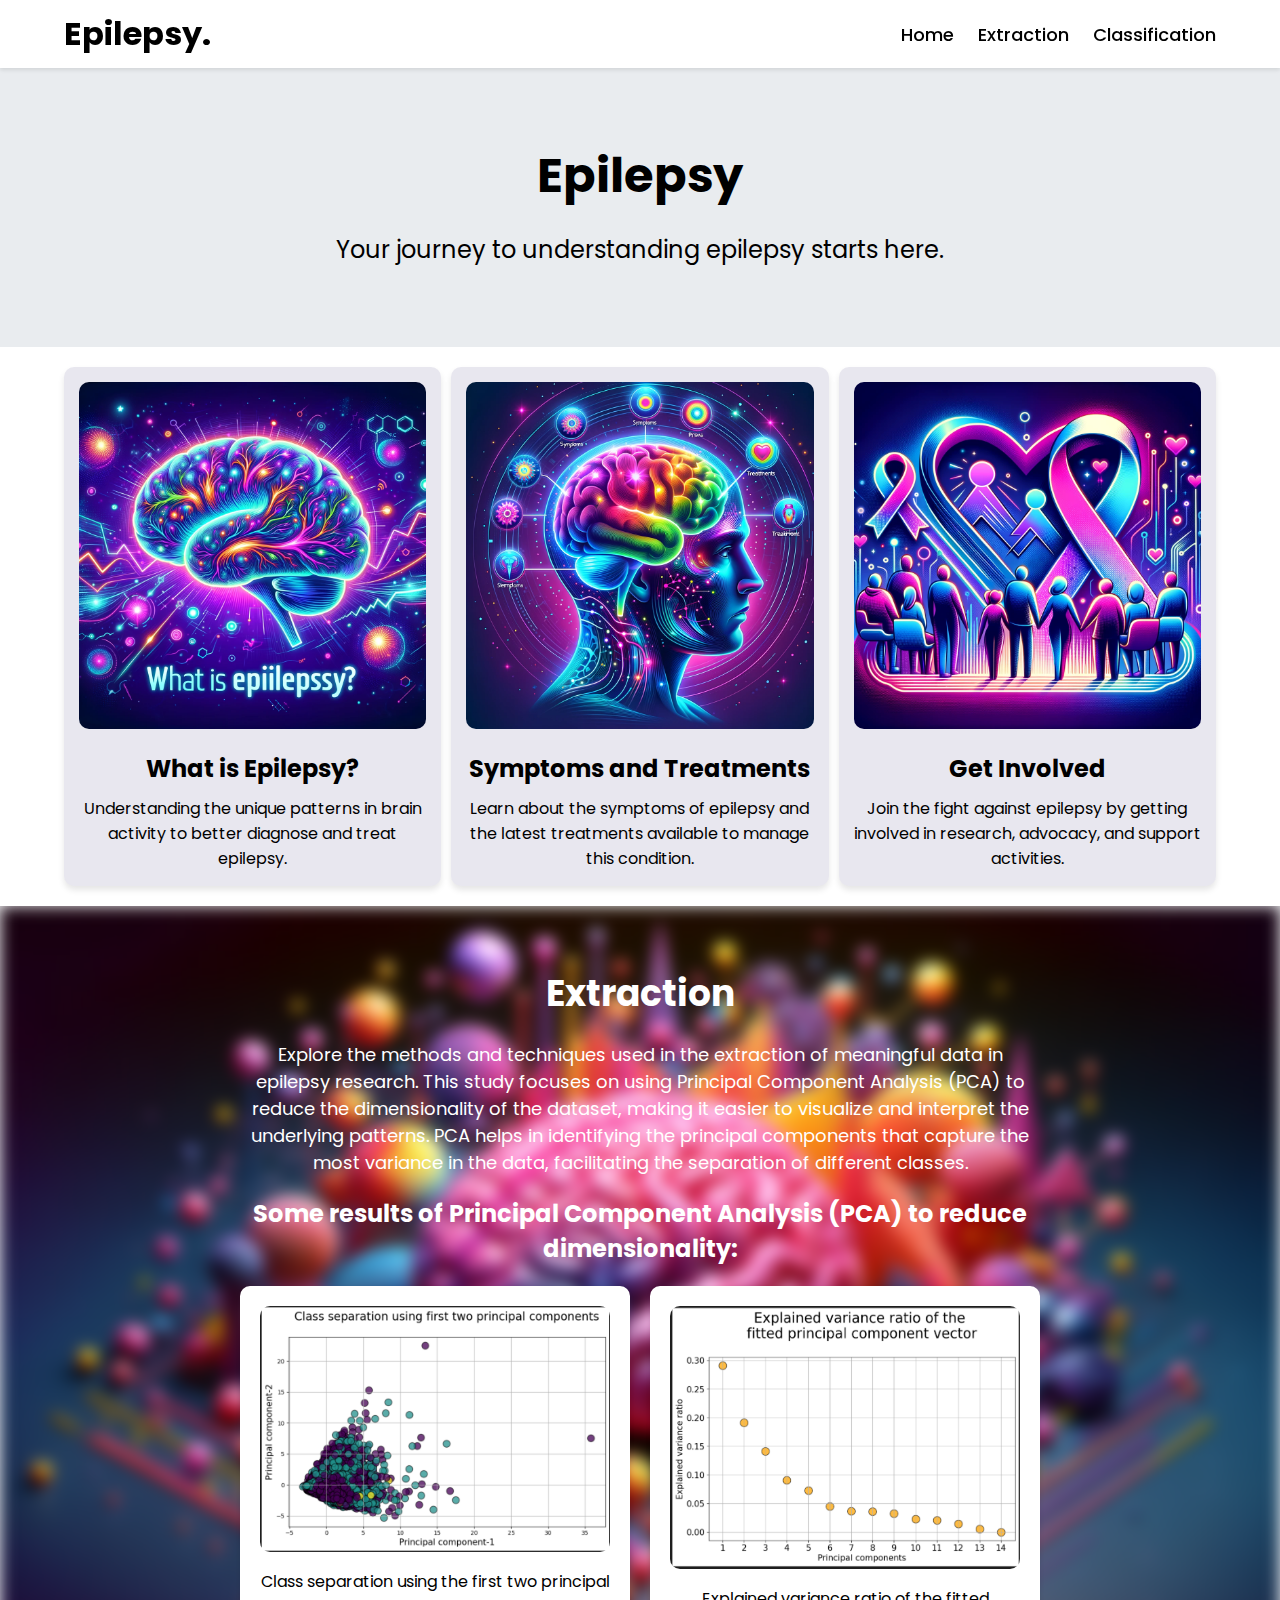
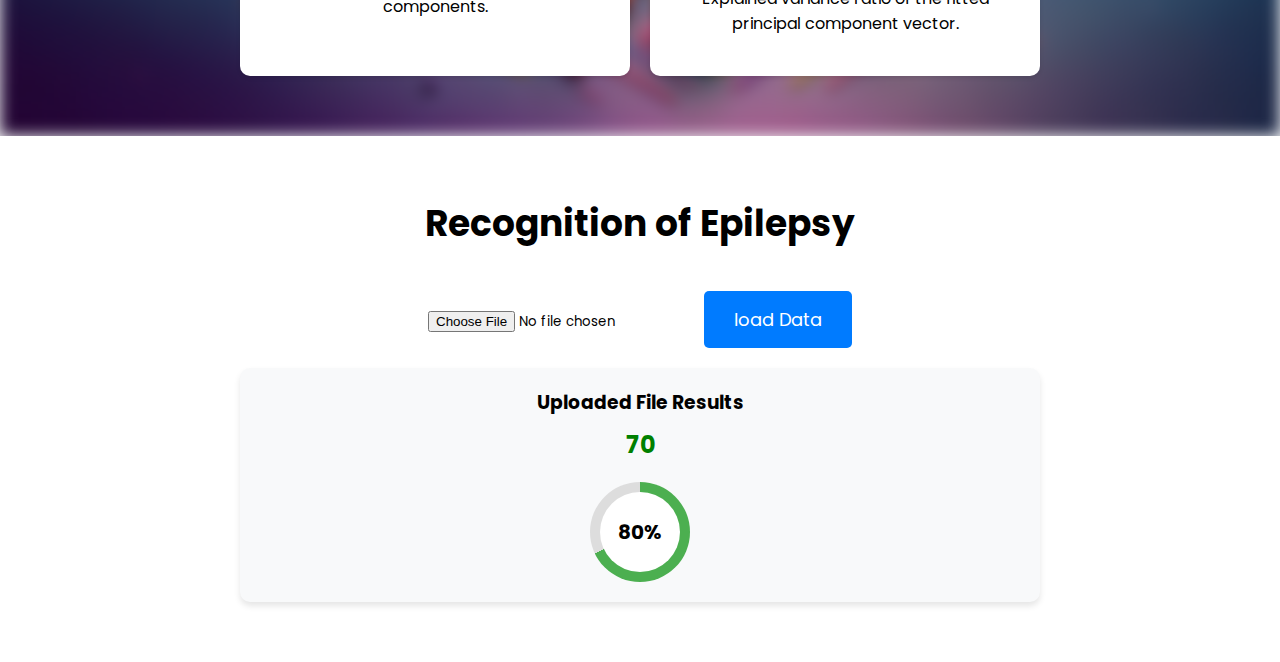
==== Interface/html/index.html @ 5d850b5d "Update Interface & Add Symptoms page" ====
<!DOCTYPE html>
<html lang="en">
<head>
    <meta charset="UTF-8">
    <meta http-equiv="X-UA-Compatible" content="IE=edge">
    <meta name="viewport" content="width=device-width, initial-scale=1.0">
    <title>Epilepsy Website</title>
    <link rel="stylesheet" href="../css/index.css">
</head>
<body>
    <main class="main">
        <!-- Header Section -->
        <header class="header">
            <a href="#" class="logo">Epilepsy.</a>
            <nav class="navbar">
                <a href="#">Home</a>
                <a href="#extraction">Extraction</a>
                <a href="#recognition">Classification</a> <!-- Updated link -->
            </nav>
        </header>

        <!-- Hero Section -->
        <section class="hero-section">
            <div class="hero-content">
                <h1>Epilepsy</h1>
                <p>Your journey to understanding epilepsy starts here.</p>
            </div>
        </section>

        <!-- Feature Section -->
        <section class="feature-section">
            <div class="feature-container">
                <a href="epilepsy.html" class="feature">
                    <img src="../pictures/What is epilespsy.webp" alt="What is Epilepsy?">
                    <h2>What is Epilepsy?</h2>
                    <p>Understanding the unique patterns in brain activity to better diagnose and treat epilepsy.</p>
                </a>
                <a href="symptoms.html" class="feature">
                    <img src="../pictures/Symptoms and Treatment.webp" alt="Symptoms and Treatment">
                    <h2>Symptoms and Treatments</h2>
                    <p>Learn about the symptoms of epilepsy and the latest treatments available to manage this condition.</p>
                </a>
                <div class="feature">
                    <img src="../pictures/Get Involved.webp" alt="Get Involved">
                    <h2>Get Involved</h2>
                    <p>Join the fight against epilepsy by getting involved in research, advocacy, and support activities.</p>
                </div>
            </div>
        </section>

        <!-- Extraction Section -->
        <section id="extraction" class="extraction-section">
            <div class="extraction-content">
                <h2>Extraction</h2>
                <p>Explore the methods and techniques used in the extraction of meaningful data in epilepsy research. This study focuses on using Principal Component Analysis (PCA) to reduce the dimensionality of the dataset, making it easier to visualize and interpret the underlying patterns. PCA helps in identifying the principal components that capture the most variance in the data, facilitating the separation of different classes.</p>
                <h3>Some results of Principal Component Analysis (PCA) to reduce dimensionality:</h3>
                <div class="extraction-results">
                    <div class="result-box">
                        <img src="../pictures/Graphe-two class.png" alt="Class Separation">
                        <p>Class separation using the first two principal components.</p>
                    </div>
                    <div class="result-box">
                        <img src="../pictures/graphe - 1.png" alt="Explained Variance Ratio">
                        <p>Explained variance ratio of the fitted principal component vector.</p>
                    </div>
                </div>
            </div>
        </section>

        <!-- Recognition Section -->
        <section id="recognition" class="recognition-section">
            <div class="recognition-content">
                <h2>Recognition of Epilepsy</h2>
                <input type="file" id="fileInput" />
                <button class="upload-button" onclick="loadFile()">load Data</button>
                <div id="uploadedResults">
                    <h3>Uploaded File Results</h3>
                    <div id="resultsDisplay">
                        <div class="currency-result">70</div>
                        <div class="percentage-result">
                            <div class="circle">
                                <div class="mask full">
                                    <div class="fill"></div>
                                </div>
                                <div class="mask half">
                                    <div class="fill"></div>
                                </div>
                                <div class="inside-circle">80%</div>
                            </div>
                        </div>
                    </div>
                </div>
            </div>
        </section>
    </main>
    <script src="../js/script.js"></script>
</body>
</html>
---- Interface/css/index.css ----
/* Existing CSS content */
@import url('https://fonts.googleapis.com/css2?family=Poppins:wght@300;400;500;600;700;800;900&display=swap');

* {
    margin: 0;
    padding: 0;
    box-sizing: border-box;
    font-family: 'Poppins', sans-serif;
}

body {
    color: #000;
    background-color: #f8f9fa; 
    overflow-x: hidden;
}

.header {
    position: fixed;
    top: 0;
    left: 0;
    width: 100%;
    padding: 10px 5%;
    background: #fff;
    display: flex;
    justify-content: space-between;
    align-items: center;
    box-shadow: 0 2px 4px rgba(0, 0, 0, 0.1);
    z-index: 100;
    transition: top 0.3s ease-in-out; /* Smooth transition */
}

.logo {
    font-size: 32px;
    color: #000;
    text-decoration: none;
    font-weight: 700;
}

.navbar a {
    font-size: 18px;
    color: #000;
    text-decoration: none;
    font-weight: 500;
    margin-left: 20px;
    transition: .3s;
    position: relative;
}

.navbar a::after {
    content: '';
    position: absolute;
    left: 0;
    bottom: -5px;
    width: 0;
    height: 2px;
    background: #000;
    transition: width 0.3s;
}

.navbar a:hover::after {
    width: 100%;
}

.navbar a.active {
    color: #ffcc00;
}

.main {
    display: flex;
    flex-direction: column;
    justify-content: space-between;
    min-height: 100vh;
}

.hero-section {
    display: flex;
    justify-content: center;
    align-items: center;
    color: #000;
    text-align: center;
    padding: 80px 5%;
    margin-top: 60px;
    background-color: #e9ecef;
}

.hero-content {
    max-width: 800px;
}

.hero-content h1 {
    font-size: 48px;
    margin-bottom: 20px;
}

.hero-content p {
    font-size: 24px;
}

.hero-button {
    font-size: 18px;
    color: #fff;
    background: #220f61;
    padding: 15px 30px;
    text-decoration: none;
    border-radius: 5px;
    transition: background 0.3s;
}

.hero-button:hover {
    background: #331b85;
}

.feature-section {
    background: #fff;
    color: #000;
    padding: 20px 5%;
}

.feature-container {
    display: flex;
    flex-wrap: wrap;
    justify-content: space-between;
    gap: 10px;
}

.feature {
    background: rgba(34, 15, 97, 0.1);
    border-radius: 10px;
    padding: 15px;
    text-align: center;
    text-decoration: none;
    flex: 1 1 calc(25% - 10px);
    color: #000;
    box-shadow: 0 4px 6px rgba(0, 0, 0, 0.1);
    transition: transform 0.3s, box-shadow 0.3s;
}

.feature img {
    max-width: 100%;
    border-radius: 10px;
}

.feature h2 {
    font-size: 24px;
    margin: 15px 0 10px;
}

.feature p {
    font-size: 16px;
}

.feature:hover {
    transform: translateY(-10px);
    box-shadow: 0 8px 16px rgba(0, 0, 0, 0.2);
}

.background-section {
    padding: 60px 5%;
    background-color: #e9ecef;
    color: #000;
    text-align: left;
}

.background-section h2 {
    font-size: 36px;
    margin-bottom: 20px;
}

.background-section p, .background-section ul {
    font-size: 20px;
    margin-bottom: 20px;
}

.background-section ul {
    list-style-type: disc;
    margin-left: 40px;
}

.extraction-section {
    position: relative;
    padding: 60px 5%;
    color: #ffffff;
    text-align: center;
    overflow: hidden;
}

.extraction-section::before {
    content: "";
    position: absolute;
    top: 0;
    left: 0;
    width: 100%;
    height: 100%;
    background: url('../pictures/Background - extraction.webp') no-repeat center center/cover;
    filter: blur(8px); /* Adjust the blur value as needed */
    z-index: -1;
}

.extraction-content {
    max-width: 800px;
    margin: 0 auto;
    position: relative;
    z-index: 1;
}

.extraction-content h2 {
    font-size: 36px;
    margin-bottom: 20px;
}

.extraction-content p {
    font-size: 18px;
    margin-bottom: 20px;
}

.extraction-content h3 {
    font-size: 24px;
    margin-bottom: 20px;
}

.extraction-results {
    display: flex;
    flex-wrap: wrap;
    gap: 20px;
    justify-content: center;
    color: #000000;
}

.result-box {
    flex: 1 1 calc(50% - 40px);
    text-align: center;
    background: #fff;
    padding: 20px;
    border-radius: 10px;
    box-shadow: 0 2px 4px rgba(0, 0, 0, 0.1);
    transition: transform 0.3s, box-shadow 0.3s;
}

.result-box:hover {
    transform: translateY(-10px);
    box-shadow: 0 8px 16px rgba(0, 0, 0, 0.2);
}

.result-box img {
    max-width: 100%;
    height: auto;
    border-radius: 10px;
}

.result-box p {
    font-size: 16px;
    margin-top: 10px;
}

/* New CSS for Recognition Section */
.recognition-section {
    padding: 60px 5%;
    background-color: #ffffff; /* White background */
    color: #000000; /* Black text */
    text-align: center;
}

.recognition-content {
    max-width: 800px;
    margin: 0 auto;
}

.recognition-content h2 {
    font-size: 36px;
    margin-bottom: 20px;
}

#uploadedResults {
    margin-top: 20px;
    background: #f8f9fa; /* Light background for results */
    padding: 20px;
    border-radius: 10px;
    box-shadow: 0 4px 6px rgba(0, 0, 0, 0.1);
}

#resultsDisplay {
    font-size: 18px;
    margin-top: 10px;
}

#resultsDisplay span {
    display: block;
    margin: 10px 0;
}

.currency-result {
    font-weight: bold;
    color: green;
}

.percentage-result {
    font-weight: bold;
    color: blue;
}

/* New CSS for buttons */
.upload-button {
    font-size: 18px;
    color: #fff;
    background: #007bff;
    padding: 15px 30px;
    text-decoration: none;
    border: none;
    border-radius: 5px;
    transition: background 0.3s;
    cursor: pointer;
    margin-top: 20px;
}

.upload-button:hover {
    background: #0056b3;
}

/* New CSS for currency result and circular progress bar */
#resultsDisplay .currency-result {
    font-weight: bold;
    color: green;
    font-size: 24px;
    margin-bottom: 20px;
}

.percentage-result {
    position: relative;
    width: 100px;
    height: 100px;
    margin: 0 auto;
}

.circle {
    width: 100px;
    height: 100px;
    border-radius: 50%;
    background: conic-gradient(#4caf50 0% 67.89%, #ddd 67.89% 100%);
    display: flex;
    justify-content: center;
    align-items: center;
    position: relative;
}

.inside-circle {
    position: absolute;
    width: 80px;
    height: 80px;
    background: white;
    border-radius: 50%;
    display: flex;
    justify-content: center;
    align-items: center;
    font-size: 20px;
    font-weight: bold;
    color: #000;
}
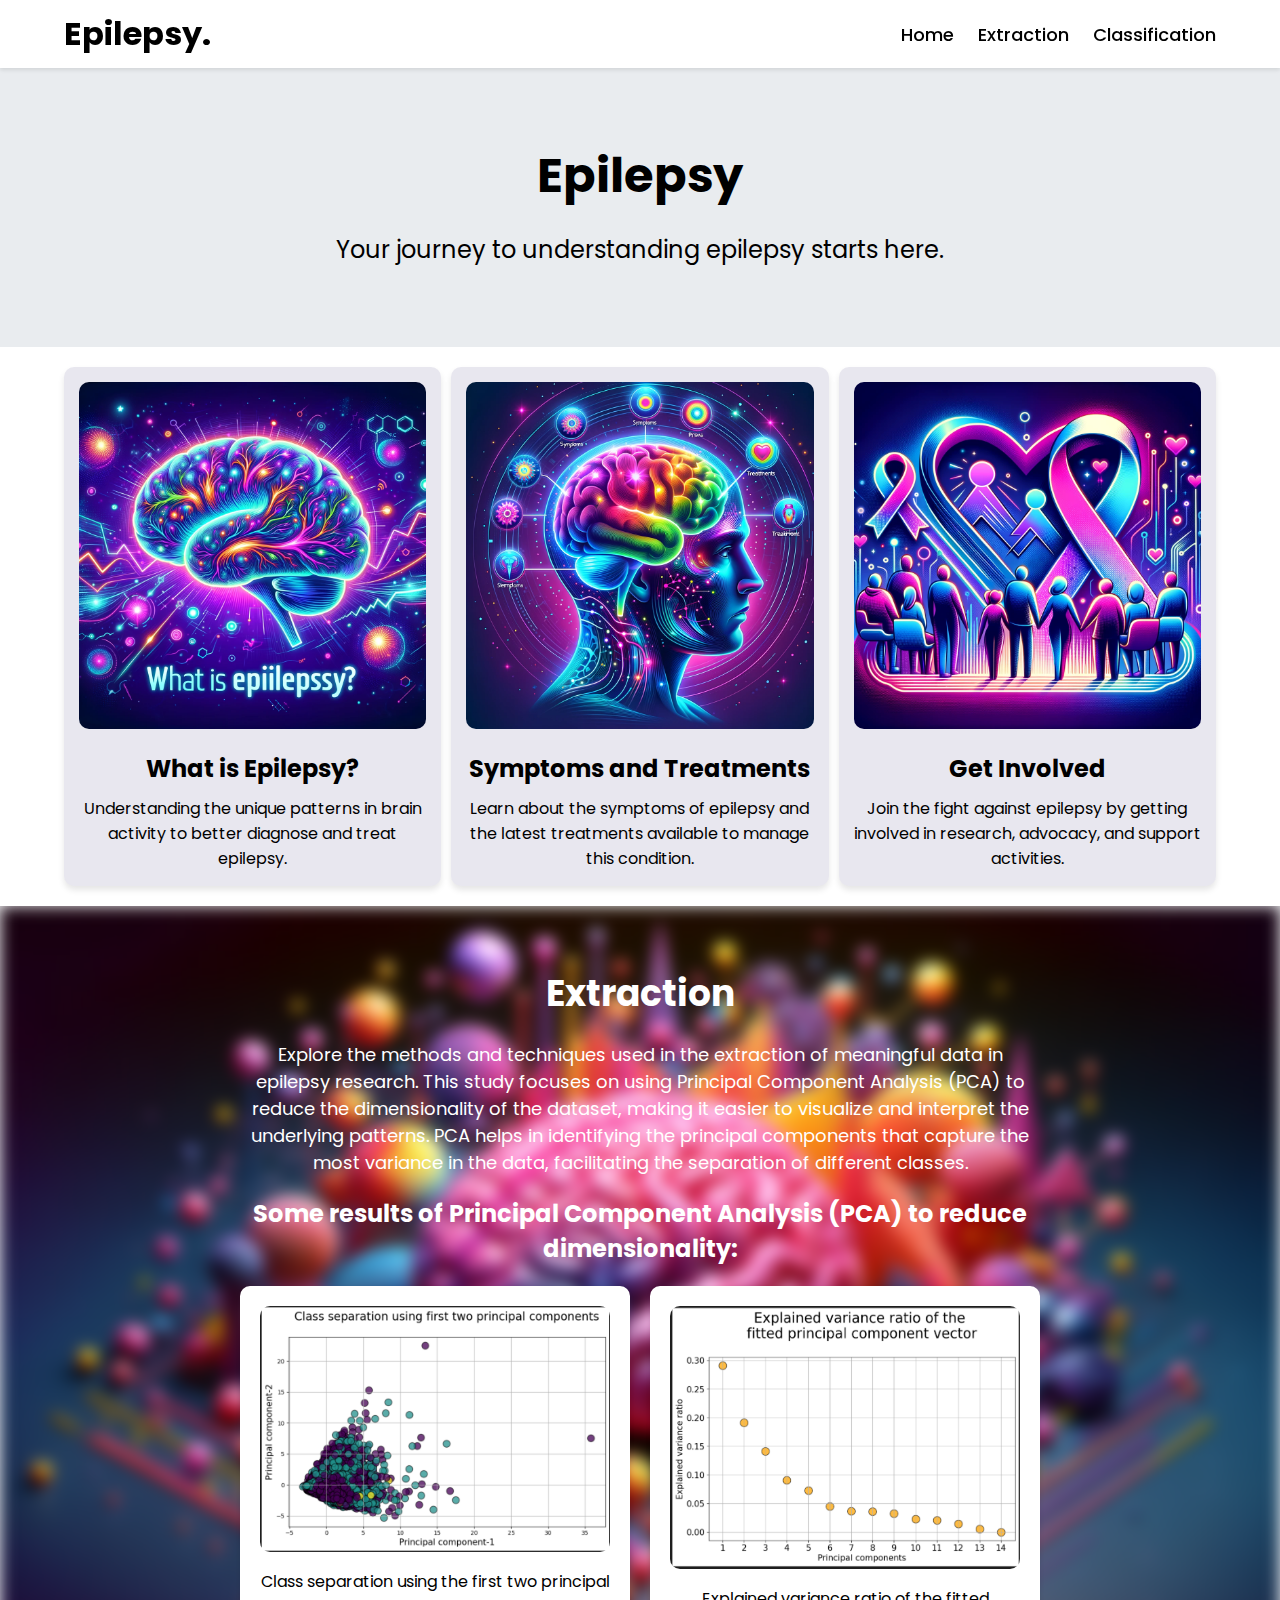
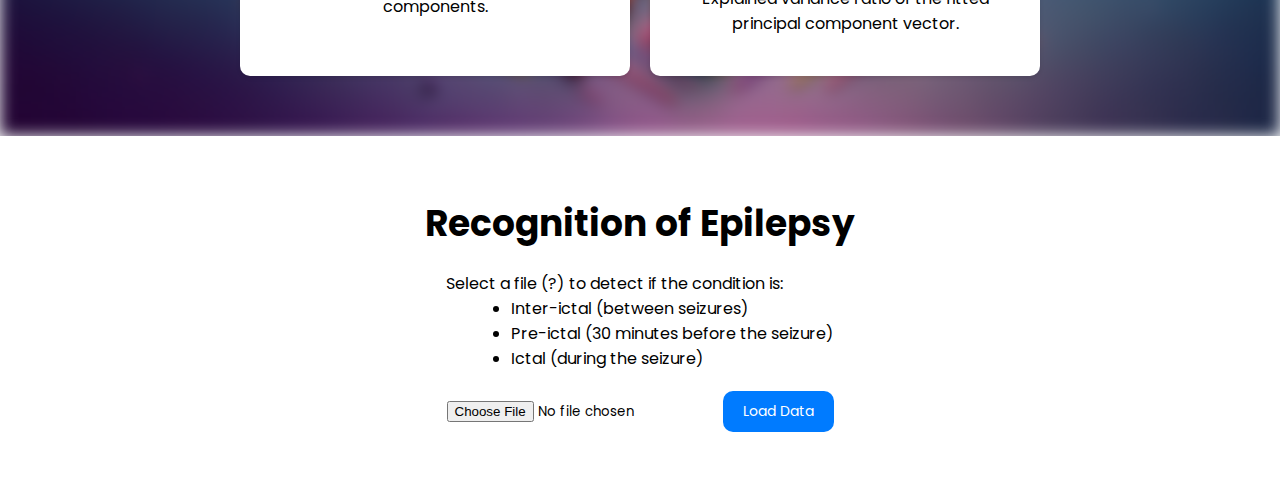
==== commit bc305f4e: "update: uploaded file results" ====
--- a/Interface/html/index.html
+++ b/Interface/html/index.html
@@ -71,8 +71,16 @@
         <section id="recognition" class="recognition-section">
             <div class="recognition-content">
                 <h2>Recognition of Epilepsy</h2>
+                <div id="recognition-explanation">
+                    <p>Select a file (?) to detect if the condition is:</p>
+                    <ul>
+                        <li>Inter-ictal (between seizures)</li>
+                        <li>Pre-ictal (30 minutes before the seizure)</li>
+                        <li>Ictal (during the seizure)</li>
+                    </ul>
+                </div>
                 <input type="file" id="fileInput" />
-                <button class="upload-button" onclick="loadFile()">load Data</button>
+                <button class="upload-button" onclick="loadFile()">Load Data</button>
                 <div id="uploadedResults">
                     <h3>Uploaded File Results</h3>
                     <div id="resultsDisplay">
--- a/Interface/css/index.css
+++ b/Interface/css/index.css
@@ -270,7 +270,18 @@
     margin-bottom: 20px;
 }
 
+#recognition-explanation {
+    width: fit-content;
+    margin: auto;
+    text-align: left;
+}
+
+#recognition-explanation ul {
+    padding-left: 65px;
+}
+
 #uploadedResults {
+    display: none;
     margin-top: 20px;
     background: #f8f9fa; /* Light background for results */
     padding: 20px;
@@ -293,6 +304,10 @@
     color: green;
 }
 
+.currency-result .error {
+    color: red;
+}
+
 .percentage-result {
     font-weight: bold;
     color: blue;
@@ -300,13 +315,13 @@
 
 /* New CSS for buttons */
 .upload-button {
-    font-size: 18px;
+    font-size: 14px;
     color: #fff;
     background: #007bff;
-    padding: 15px 30px;
+    padding: 10px 20px;
     text-decoration: none;
     border: none;
-    border-radius: 5px;
+    border-radius: 10px;
     transition: background 0.3s;
     cursor: pointer;
     margin-top: 20px;
@@ -316,14 +331,29 @@
     background: #0056b3;
 }
 
+.upload-button:disabled {
+    background: #6c7177;
+    cursor: default;
+}
+
 /* New CSS for currency result and circular progress bar */
 #resultsDisplay .currency-result {
     font-weight: bold;
-    color: green;
     font-size: 24px;
     margin-bottom: 20px;
 }
 
+#resultsDisplay .currency-result.yellow {
+    color: #ffcc00;
+}
+
+#resultsDisplay .currency-result.orange {
+    color: orange;
+}
+
+#resultsDisplay .currency-result.red {
+    color: red;
+}
 .percentage-result {
     position: relative;
     width: 100px;
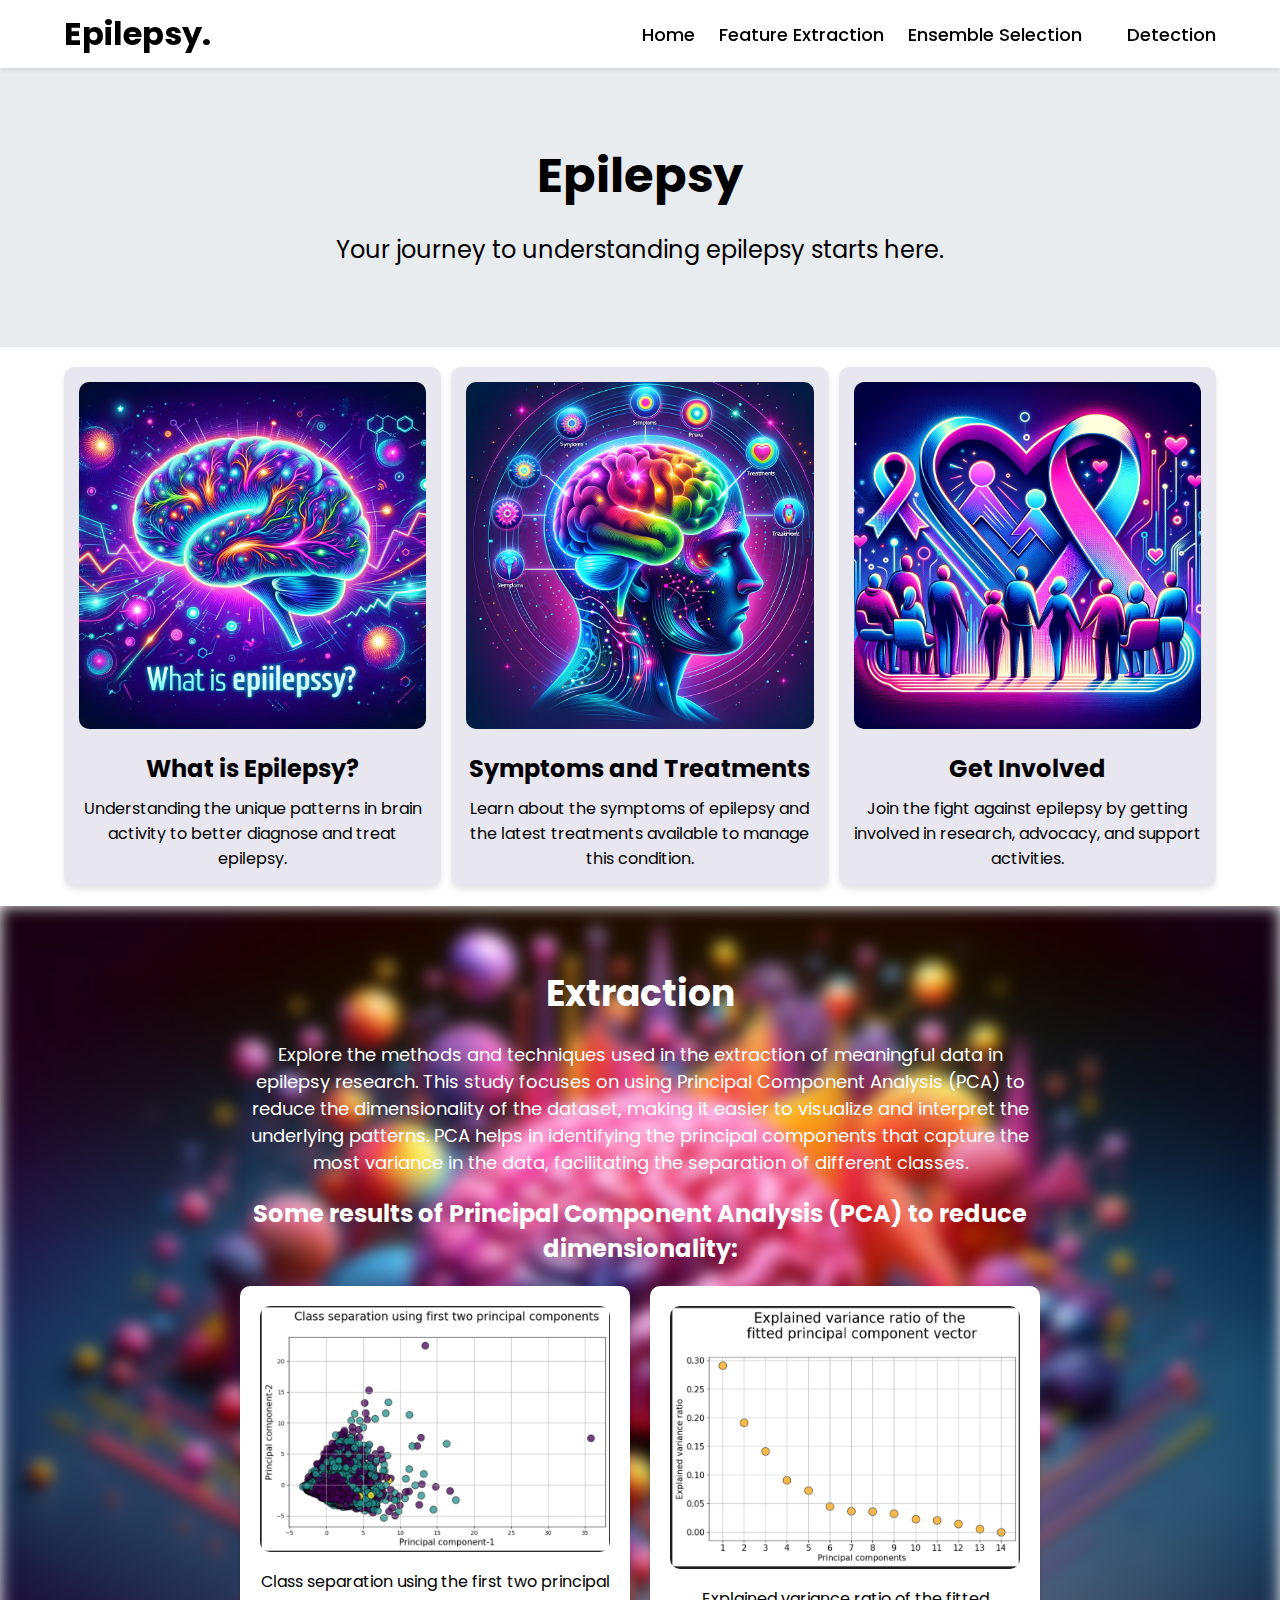
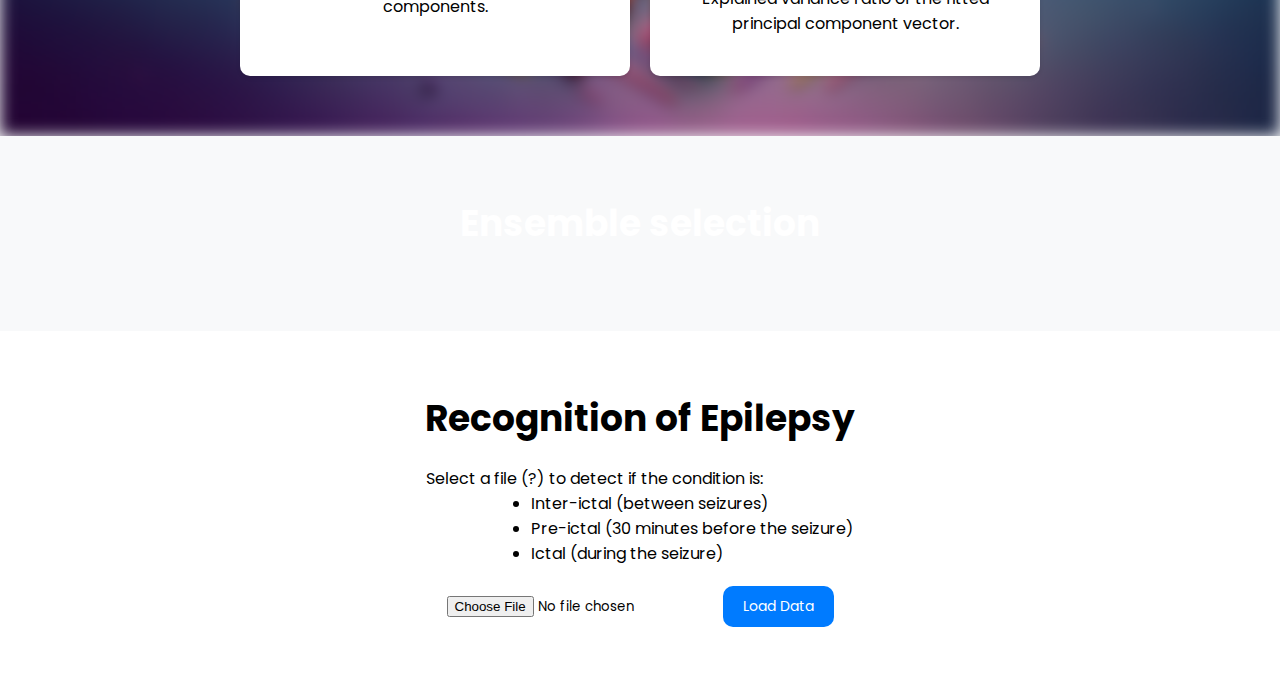
==== commit 04cebbac: "Update Interface: Epilepsy definition page" ====
--- a/Interface/html/index.html
+++ b/Interface/html/index.html
@@ -14,8 +14,9 @@
             <a href="#" class="logo">Epilepsy.</a>
             <nav class="navbar">
                 <a href="#">Home</a>
-                <a href="#extraction">Extraction</a>
-                <a href="#recognition">Classification</a> <!-- Updated link -->
+                <a href="#extraction">Feature Extraction</a>
+                <a href="#selection">Ensemble Selection<a>
+                <a href="#recognition">Detection</a> <!-- Updated link -->
             </nav>
         </header>
 
@@ -67,6 +68,14 @@
             </div>
         </section>
 
+        <!-- Ensemble Selection Section -->
+        <section id="selection" class="selection-section">
+            <div class="selection-content">
+                <h2>Ensemble selection</h2>
+                
+            </div>
+        </section>
+
         <!-- Recognition Section -->
         <section id="recognition" class="recognition-section">
             <div class="recognition-content">
--- a/Interface/css/index.css
+++ b/Interface/css/index.css
@@ -166,17 +166,22 @@
     margin-bottom: 20px;
 }
 
+ul {
+    list-style-type: disc;
+    margin-left: 40px;
+}
+
 .background-section p, .background-section ul {
     font-size: 20px;
     margin-bottom: 20px;
 }
 
-.background-section ul {
-    list-style-type: disc;
-    margin-left: 40px;
-}
-
-.extraction-section {
+h2 {
+    font-size: 36px;
+    margin-bottom: 20px;
+}
+
+section {
     position: relative;
     padding: 60px 5%;
     color: #ffffff;
@@ -203,10 +208,6 @@
     z-index: 1;
 }
 
-.extraction-content h2 {
-    font-size: 36px;
-    margin-bottom: 20px;
-}
 
 .extraction-content p {
     font-size: 18px;
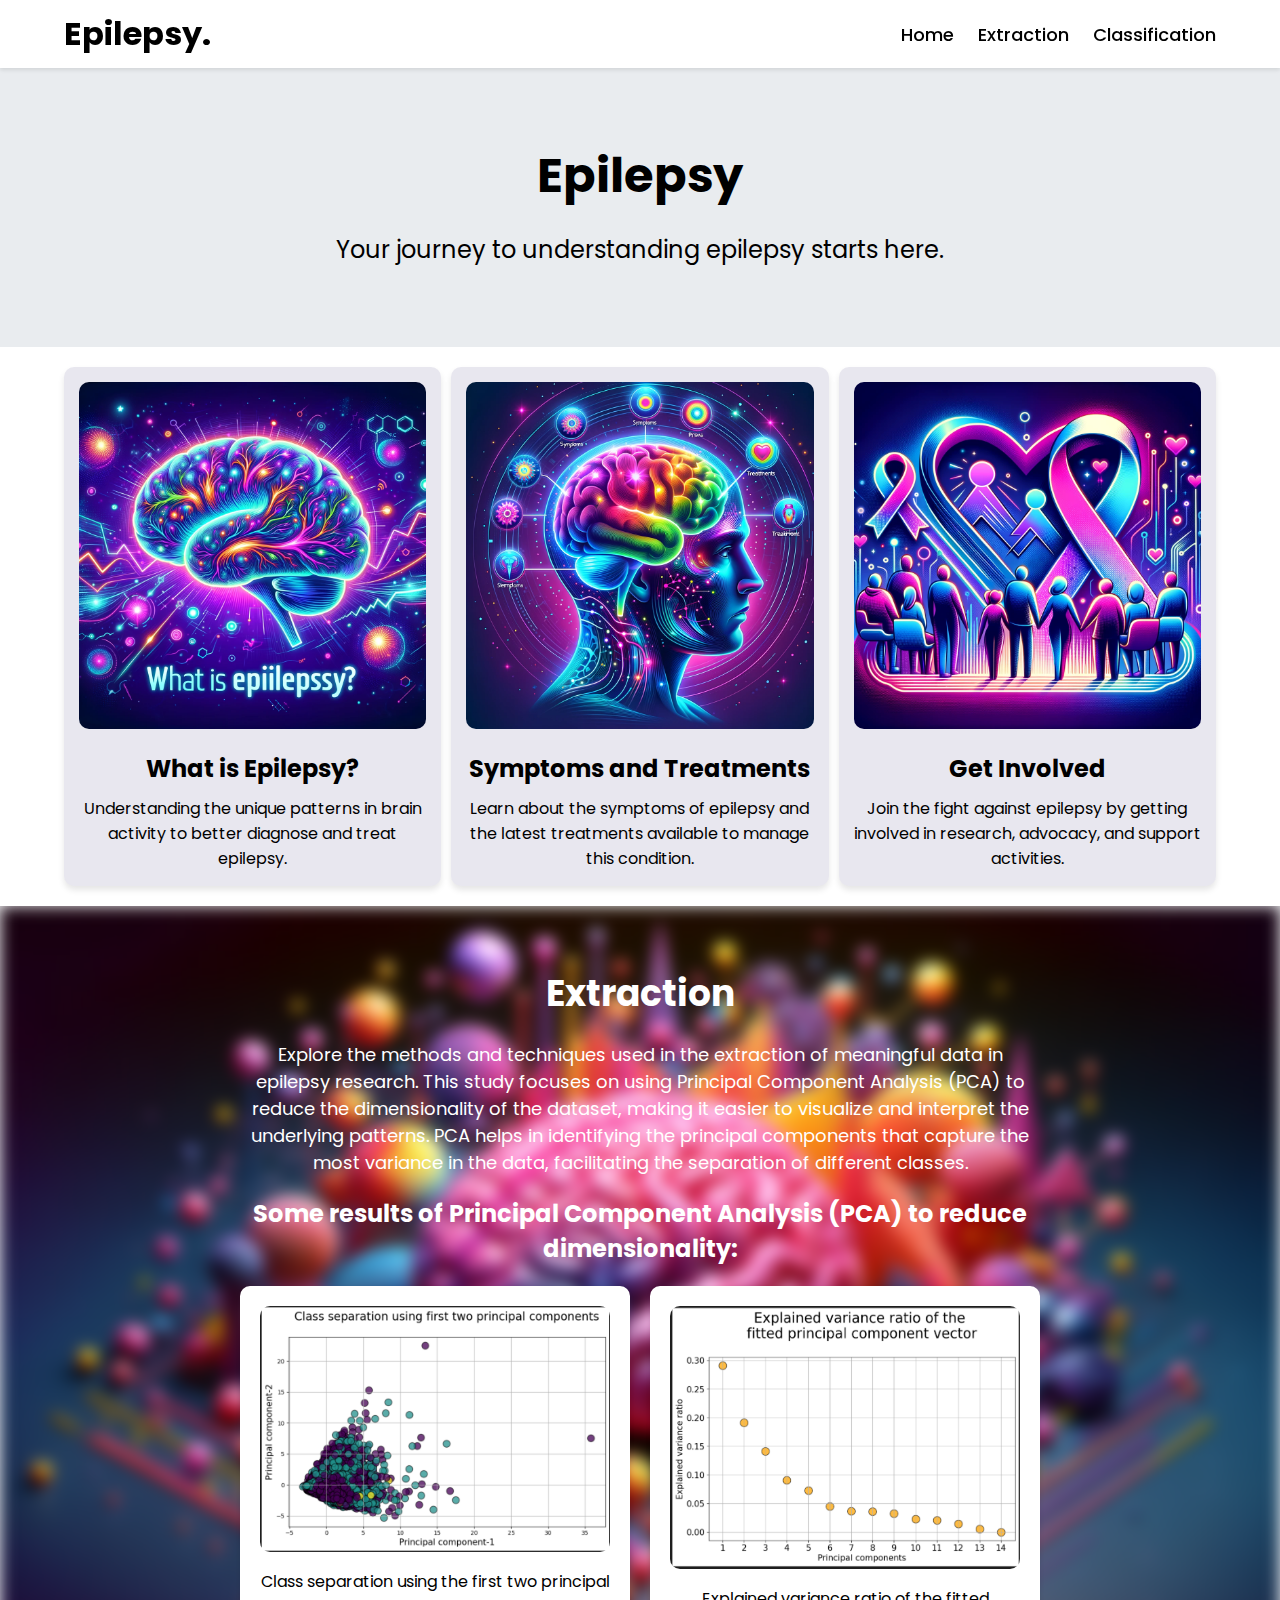
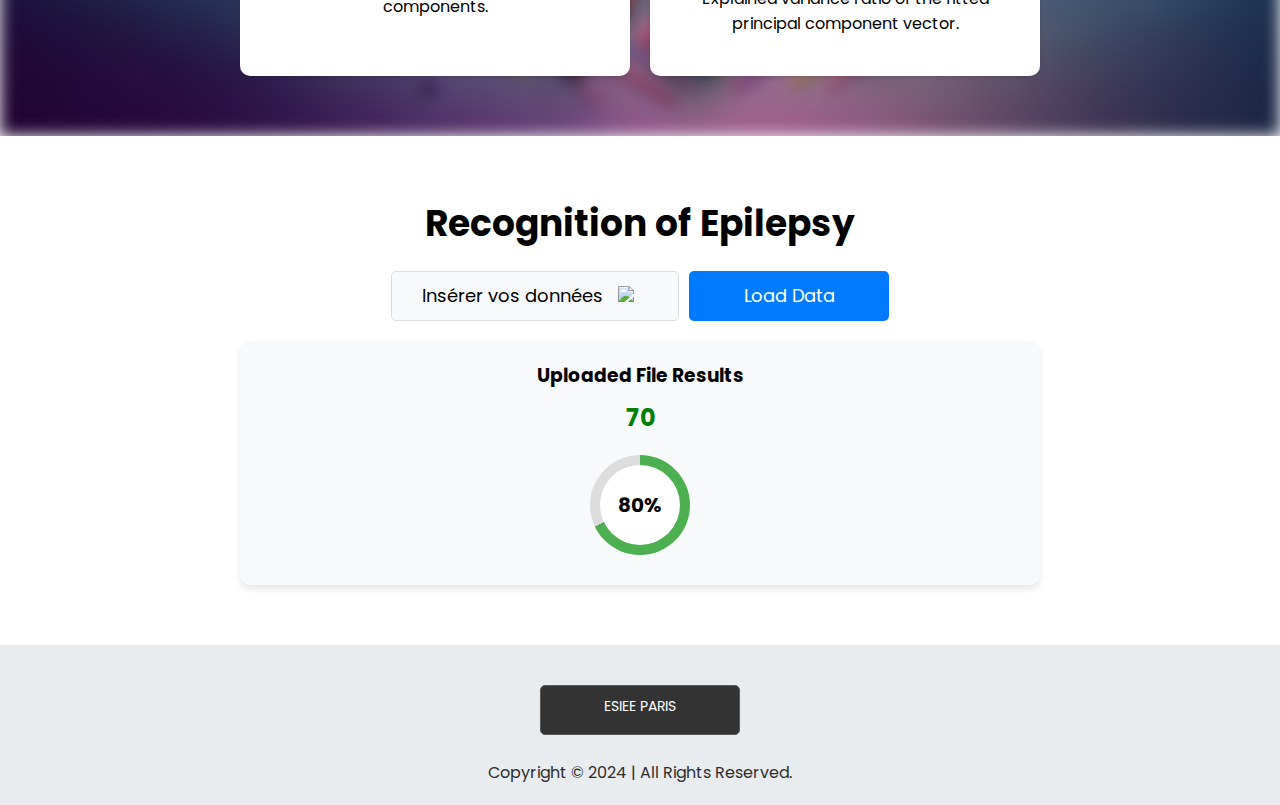
==== commit 68a3b67e: "Some front modifications" ====
--- a/Interface/html/index.html
+++ b/Interface/html/index.html
@@ -14,9 +14,8 @@
             <a href="#" class="logo">Epilepsy.</a>
             <nav class="navbar">
                 <a href="#">Home</a>
-                <a href="#extraction">Feature Extraction</a>
-                <a href="#selection">Ensemble Selection<a>
-                <a href="#recognition">Detection</a> <!-- Updated link -->
+                <a href="#extraction">Extraction</a>
+                <a href="#recognition">Classification</a>
             </nav>
         </header>
 
@@ -68,47 +67,40 @@
             </div>
         </section>
 
-        <!-- Ensemble Selection Section -->
-        <section id="selection" class="selection-section">
-            <div class="selection-content">
-                <h2>Ensemble selection</h2>
-                
-            </div>
-        </section>
-
         <!-- Recognition Section -->
         <section id="recognition" class="recognition-section">
             <div class="recognition-content">
                 <h2>Recognition of Epilepsy</h2>
-                <div id="recognition-explanation">
-                    <p>Select a file (?) to detect if the condition is:</p>
-                    <ul>
-                        <li>Inter-ictal (between seizures)</li>
-                        <li>Pre-ictal (30 minutes before the seizure)</li>
-                        <li>Ictal (during the seizure)</li>
-                    </ul>
-                </div>
-                <input type="file" id="fileInput" />
-                <button class="upload-button" onclick="loadFile()">Load Data</button>
+                <span class="file-upload">
+                    <label for="fileInput" class="custom-button">
+                        Insérer vos données&nbsp;&nbsp;&nbsp;      
+                        <img src="https://img.icons8.com/?size=100&id=77787&format=png&color=000000" class="icon" alt="icon" />
+                    </label>
+                    <input type="file" id="fileInput" multiple />
+                    <button class="upload-button" onclick="loadFiles()">Load Data</button>
+                </span>
+                <div class="error-message" id="errorMessage"></div>
                 <div id="uploadedResults">
                     <h3>Uploaded File Results</h3>
                     <div id="resultsDisplay">
                         <div class="currency-result">70</div>
                         <div class="percentage-result">
                             <div class="circle">
-                                <div class="mask full">
-                                    <div class="fill"></div>
-                                </div>
-                                <div class="mask half">
-                                    <div class="fill"></div>
-                                </div>
                                 <div class="inside-circle">80%</div>
                             </div>
                         </div>
                     </div>
+                    <div class="file-list" id="fileList"></div>
                 </div>
             </div>
         </section>
+
+        <!-- Footer Section -->
+        <footer class="footer">
+            <a href="https://www.esiee.fr" class="custom-button">ESIEE PARIS</a>
+            <br><br>
+            <p>Copyright © 2024 | All Rights Reserved.</p>
+        </footer>
     </main>
     <script src="../js/script.js"></script>
 </body>
--- a/Interface/css/index.css
+++ b/Interface/css/index.css
@@ -1,4 +1,4 @@
-/* Existing CSS content */
+/* Global Styles */
 @import url('https://fonts.googleapis.com/css2?family=Poppins:wght@300;400;500;600;700;800;900&display=swap');
 
 * {
@@ -8,12 +8,24 @@
     font-family: 'Poppins', sans-serif;
 }
 
+html, body {
+    height: 100%;
+    display: flex;
+    flex-direction: column;
+}
+
 body {
     color: #000;
     background-color: #f8f9fa; 
-    overflow-x: hidden;
-}
-
+}
+
+main {
+    flex: 1;
+    display: flex;
+    flex-direction: column;
+}
+
+/* Header Styles */
 .header {
     position: fixed;
     top: 0;
@@ -65,13 +77,7 @@
     color: #ffcc00;
 }
 
-.main {
-    display: flex;
-    flex-direction: column;
-    justify-content: space-between;
-    min-height: 100vh;
-}
-
+/* Hero Section Styles */
 .hero-section {
     display: flex;
     justify-content: center;
@@ -110,6 +116,7 @@
     background: #331b85;
 }
 
+/* Feature Section Styles */
 .feature-section {
     background: #fff;
     color: #000;
@@ -154,6 +161,7 @@
     box-shadow: 0 8px 16px rgba(0, 0, 0, 0.2);
 }
 
+/* Background Section Styles */
 .background-section {
     padding: 60px 5%;
     background-color: #e9ecef;
@@ -166,22 +174,18 @@
     margin-bottom: 20px;
 }
 
-ul {
+.background-section p, .background-section ul {
+    font-size: 20px;
+    margin-bottom: 20px;
+}
+
+.background-section ul {
     list-style-type: disc;
     margin-left: 40px;
 }
 
-.background-section p, .background-section ul {
-    font-size: 20px;
-    margin-bottom: 20px;
-}
-
-h2 {
-    font-size: 36px;
-    margin-bottom: 20px;
-}
-
-section {
+/* Extraction Section Styles */
+.extraction-section {
     position: relative;
     padding: 60px 5%;
     color: #ffffff;
@@ -208,6 +212,10 @@
     z-index: 1;
 }
 
+.extraction-content h2 {
+    font-size: 36px;
+    margin-bottom: 20px;
+}
 
 .extraction-content p {
     font-size: 18px;
@@ -253,7 +261,7 @@
     margin-top: 10px;
 }
 
-/* New CSS for Recognition Section */
+/* Recognition Section Styles */
 .recognition-section {
     padding: 60px 5%;
     background-color: #ffffff; /* White background */
@@ -271,18 +279,7 @@
     margin-bottom: 20px;
 }
 
-#recognition-explanation {
-    width: fit-content;
-    margin: auto;
-    text-align: left;
-}
-
-#recognition-explanation ul {
-    padding-left: 65px;
-}
-
 #uploadedResults {
-    display: none;
     margin-top: 20px;
     background: #f8f9fa; /* Light background for results */
     padding: 20px;
@@ -305,56 +302,59 @@
     color: green;
 }
 
-.currency-result .error {
-    color: red;
-}
-
 .percentage-result {
     font-weight: bold;
     color: blue;
 }
 
-/* New CSS for buttons */
-.upload-button {
-    font-size: 14px;
-    color: #fff;
-    background: #007bff;
-    padding: 10px 20px;
-    text-decoration: none;
-    border: none;
-    border-radius: 10px;
+/* Button Styles */
+.custom-button, .upload-button {
+    font-size: 18px;
+    color: #000;
+    background: #f8f9fa;
+    padding: 15px 30px;
+    text-decoration: none;
+    border: 1px solid #ddd;
+    border-radius: 5px;
+    display: inline-flex;
+    align-items: center;
+    justify-content: center;
     transition: background 0.3s;
     cursor: pointer;
-    margin-top: 20px;
+    min-width: 200px; /* Ensures buttons are the same size */
+    height: 50px; /* Ensures buttons have the same height */
+    vertical-align: middle; /* Aligns buttons vertically */
+}
+
+.custom-button img {
+    width: 20px;
+    height: 20px;
+    margin-right: 10px;
+}
+
+.upload-button {
+    background: #007bff;
+    color: #fff;
+    border: none;
+    margin-left: 10px; /* Space between the buttons */
 }
 
 .upload-button:hover {
     background: #0056b3;
 }
 
-.upload-button:disabled {
-    background: #6c7177;
-    cursor: default;
-}
-
-/* New CSS for currency result and circular progress bar */
+.custom-button:hover {
+    background: #e0e0e0;
+}
+
+/* Currency Result and Circular Progress Bar Styles */
 #resultsDisplay .currency-result {
     font-weight: bold;
+    color: green;
     font-size: 24px;
     margin-bottom: 20px;
 }
 
-#resultsDisplay .currency-result.yellow {
-    color: #ffcc00;
-}
-
-#resultsDisplay .currency-result.orange {
-    color: orange;
-}
-
-#resultsDisplay .currency-result.red {
-    color: red;
-}
 .percentage-result {
     position: relative;
     width: 100px;
@@ -386,3 +386,69 @@
     font-weight: bold;
     color: #000;
 }
+
+/* File Input and Label Styles */
+.file-upload {
+    display: flex;
+    justify-content: center; /* Center the file upload section */
+    align-items: center;
+    margin-bottom: 20px;
+    width: 100%;
+}
+
+.file-upload label {
+    display: flex;
+    align-items: center;
+}
+
+.file-upload input[type="file"] {
+    position: absolute;
+    opacity: 0;
+    width: 0;
+    height: 0;
+}
+
+.error-message {
+    color: red;
+    font-weight: bold;
+    margin-top: 10px;
+}
+
+.file-list {
+    margin-top: 10px;
+}
+
+.file-list-item {
+    margin-bottom: 5px;
+}
+
+.icon {
+    width: 20px;
+    height: 20px;
+}
+
+/* Footer Styles */
+.footer {
+    text-align: center;
+    padding: 20px;
+    background-color: #e9ecef; /* Adjust this color as needed */
+    color: #2e2d2d;
+    width: 100%;
+    flex-shrink: 0; /* Ensure the footer does not shrink */
+}
+
+.footer .custom-button {
+    display: inline-block;
+    background-color: #333; /* Adjust this color as needed */
+    color: white;
+    padding: 10px 20px;
+    text-align: center;
+    text-decoration: none;
+    font-size: 14px;
+    margin-top: 20px;
+    border: 1px solid rgb(90, 87, 87);
+}
+
+.footer .custom-button:hover {
+    background-color: #555; /* Adjust this color as needed */
+}
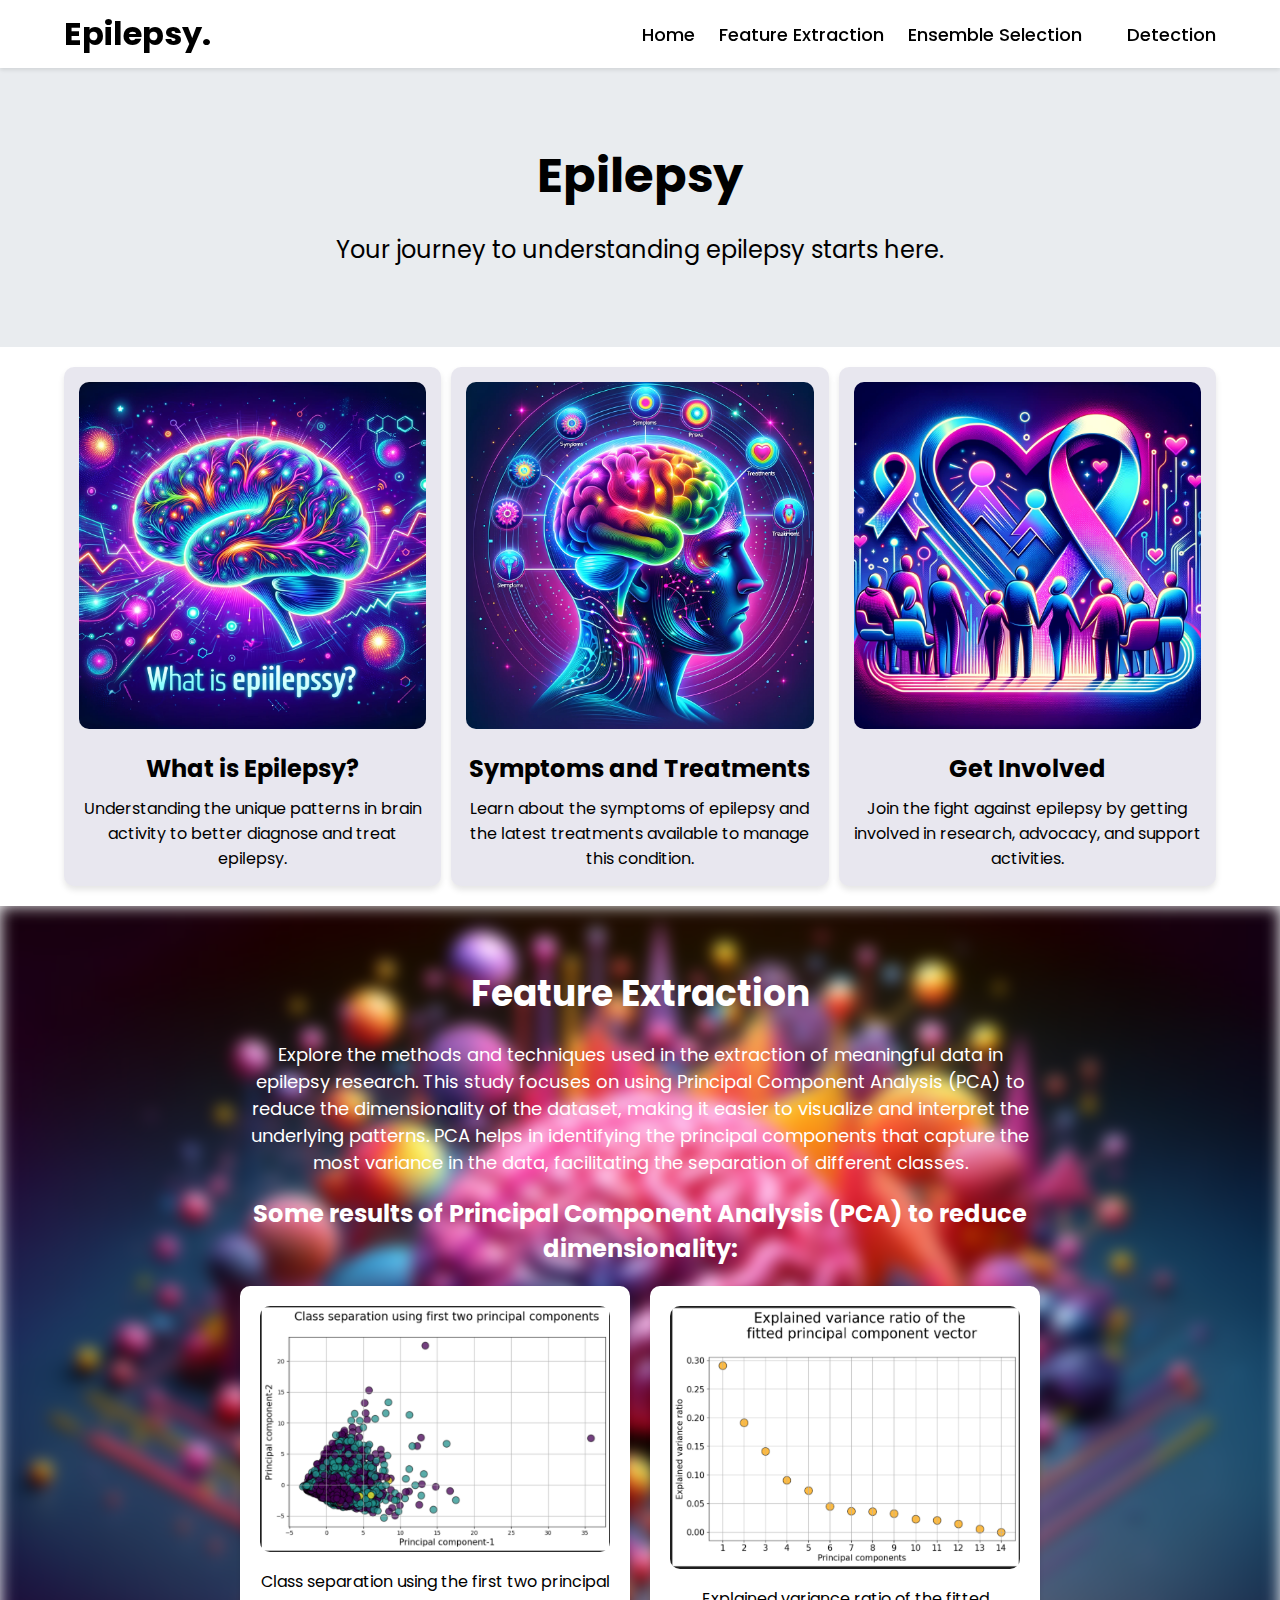
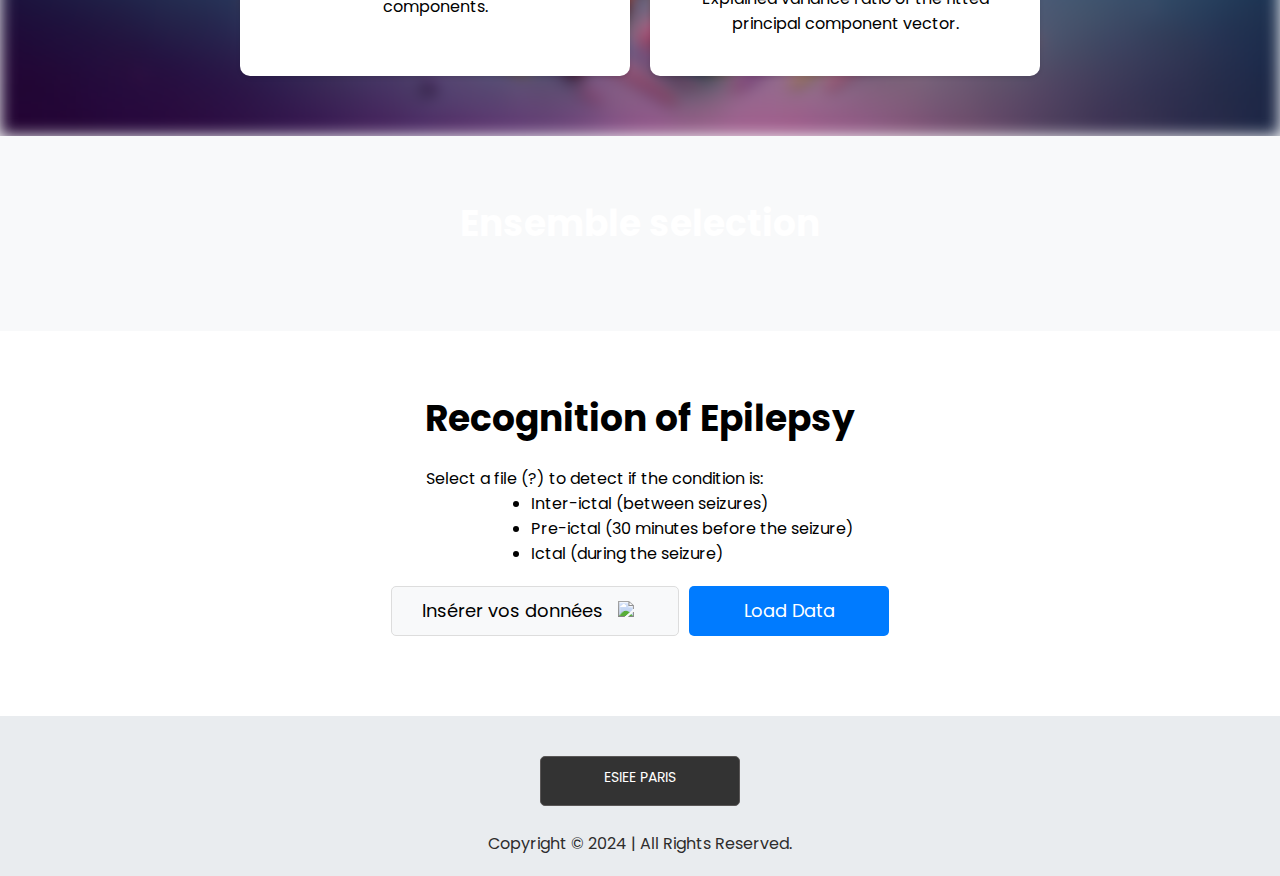
==== commit 65350207: "Update front" ====
--- a/Interface/html/index.html
+++ b/Interface/html/index.html
@@ -14,8 +14,9 @@
             <a href="#" class="logo">Epilepsy.</a>
             <nav class="navbar">
                 <a href="#">Home</a>
-                <a href="#extraction">Extraction</a>
-                <a href="#recognition">Classification</a>
+                <a href="index.html#extraction">Feature Extraction</a>
+                <a href="index.html#selection">Ensemble Selection<a>
+                <a href="index.html#recognition">Detection</a>
             </nav>
         </header>
 
@@ -51,7 +52,7 @@
         <!-- Extraction Section -->
         <section id="extraction" class="extraction-section">
             <div class="extraction-content">
-                <h2>Extraction</h2>
+                <h2>Feature Extraction</h2>
                 <p>Explore the methods and techniques used in the extraction of meaningful data in epilepsy research. This study focuses on using Principal Component Analysis (PCA) to reduce the dimensionality of the dataset, making it easier to visualize and interpret the underlying patterns. PCA helps in identifying the principal components that capture the most variance in the data, facilitating the separation of different classes.</p>
                 <h3>Some results of Principal Component Analysis (PCA) to reduce dimensionality:</h3>
                 <div class="extraction-results">
@@ -67,18 +68,38 @@
             </div>
         </section>
 
+        <!-- Ensemble Selection Section -->
+        <section id="selection" class="selection-section">
+            <div class="selection-content">
+                <h2>Ensemble selection</h2>
+
+            </div>
+        </section>
+
         <!-- Recognition Section -->
         <section id="recognition" class="recognition-section">
             <div class="recognition-content">
                 <h2>Recognition of Epilepsy</h2>
+                <div id="recognition-explanation">
+                    <p>Select a file (?) to detect if the condition is:</p>
+                    <ul>
+                        <li>Inter-ictal (between seizures)</li>
+                        <li>Pre-ictal (30 minutes before the seizure)</li>
+                        <li>Ictal (during the seizure)</li>
+                    </ul>
+                </div>
+                
                 <span class="file-upload">
                     <label for="fileInput" class="custom-button">
                         Insérer vos données&nbsp;&nbsp;&nbsp;      
                         <img src="https://img.icons8.com/?size=100&id=77787&format=png&color=000000" class="icon" alt="icon" />
                     </label>
-                    <input type="file" id="fileInput" multiple />
+                    <input type="file" id="fileInput" />
                     <button class="upload-button" onclick="loadFiles()">Load Data</button>
                 </span>
+
+                <div class="file-list" id="fileList"></div>
+
                 <div class="error-message" id="errorMessage"></div>
                 <div id="uploadedResults">
                     <h3>Uploaded File Results</h3>
@@ -90,7 +111,6 @@
                             </div>
                         </div>
                     </div>
-                    <div class="file-list" id="fileList"></div>
                 </div>
             </div>
         </section>
--- a/Interface/css/index.css
+++ b/Interface/css/index.css
@@ -24,6 +24,17 @@
     display: flex;
     flex-direction: column;
 }
+
+h2 {
+    font-size: 36px;
+    margin-bottom: 20px;
+}
+
+ul {
+    list-style-type: disc;
+    margin-left: 40px;
+}
+
 
 /* Header Styles */
 .header {
@@ -169,23 +180,16 @@
     text-align: left;
 }
 
-.background-section h2 {
-    font-size: 36px;
-    margin-bottom: 20px;
-}
 
 .background-section p, .background-section ul {
     font-size: 20px;
     margin-bottom: 20px;
 }
 
-.background-section ul {
-    list-style-type: disc;
-    margin-left: 40px;
-}
+
 
 /* Extraction Section Styles */
-.extraction-section {
+.extraction-section, .selection-section {
     position: relative;
     padding: 60px 5%;
     color: #ffffff;
@@ -279,7 +283,18 @@
     margin-bottom: 20px;
 }
 
+#recognition-explanation {
+    width: fit-content;
+    margin: auto;
+    text-align: left;
+}
+
+#recognition-explanation ul {
+    padding-left: 65px;
+}
+
 #uploadedResults {
+    display: none;
     margin-top: 20px;
     background: #f8f9fa; /* Light background for results */
     padding: 20px;
@@ -297,9 +312,14 @@
     margin: 10px 0;
 }
 
-.currency-result {
+.prediction-result {
     font-weight: bold;
     color: green;
+}
+
+
+.prediction-result .error {
+    color: red;
 }
 
 .percentage-result {
@@ -347,12 +367,29 @@
     background: #e0e0e0;
 }
 
-/* Currency Result and Circular Progress Bar Styles */
-#resultsDisplay .currency-result {
+.upload-button:disabled {
+    background: #6c7177;
+    cursor: default;
+}
+
+/* prediction Result and Circular Progress Bar Styles */
+#resultsDisplay .prediction-result {
     font-weight: bold;
     color: green;
     font-size: 24px;
     margin-bottom: 20px;
+}
+
+#resultsDisplay .prediction-result.yellow {
+    color: #ffcc00;
+}
+
+#resultsDisplay .prediction-result.orange {
+    color: orange;
+}
+
+#resultsDisplay .prediction-result.red {
+    color: red;
 }
 
 .percentage-result {
@@ -392,6 +429,7 @@
     display: flex;
     justify-content: center; /* Center the file upload section */
     align-items: center;
+    margin-top: 20px;
     margin-bottom: 20px;
     width: 100%;
 }
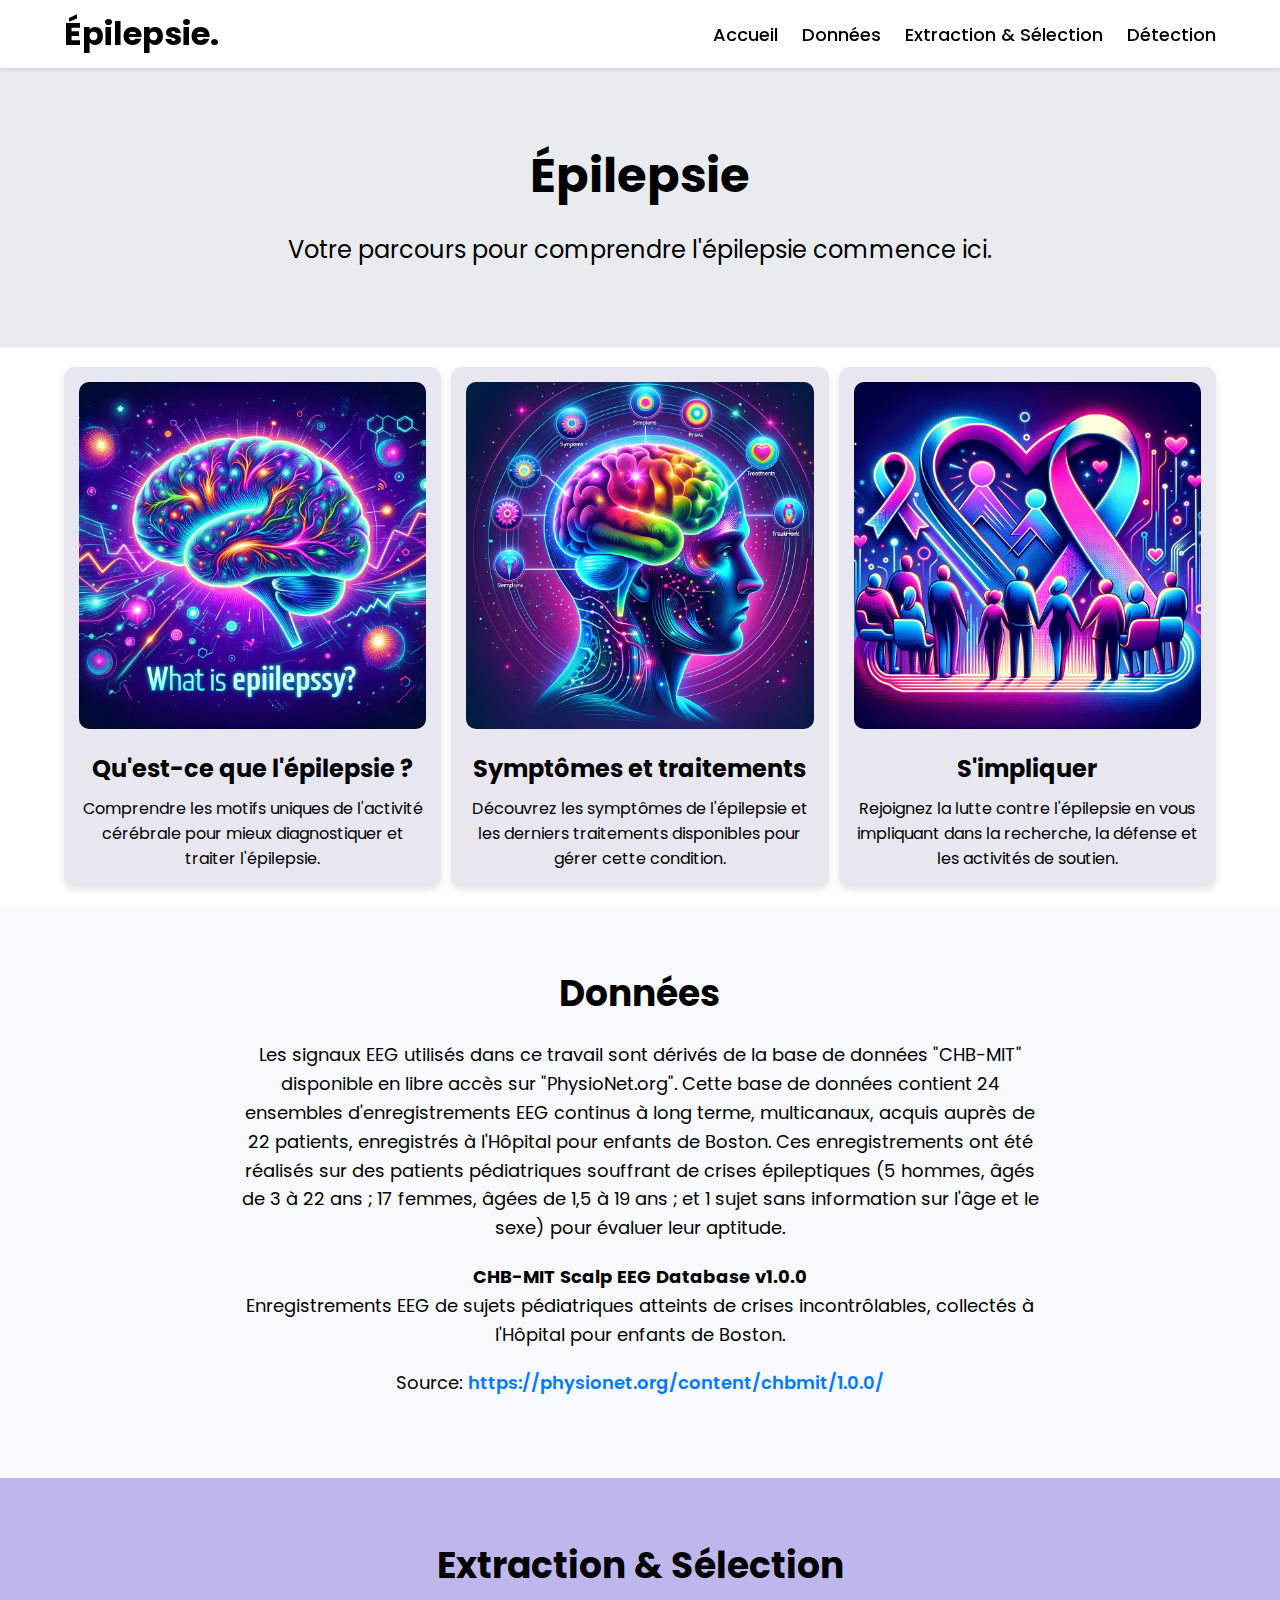
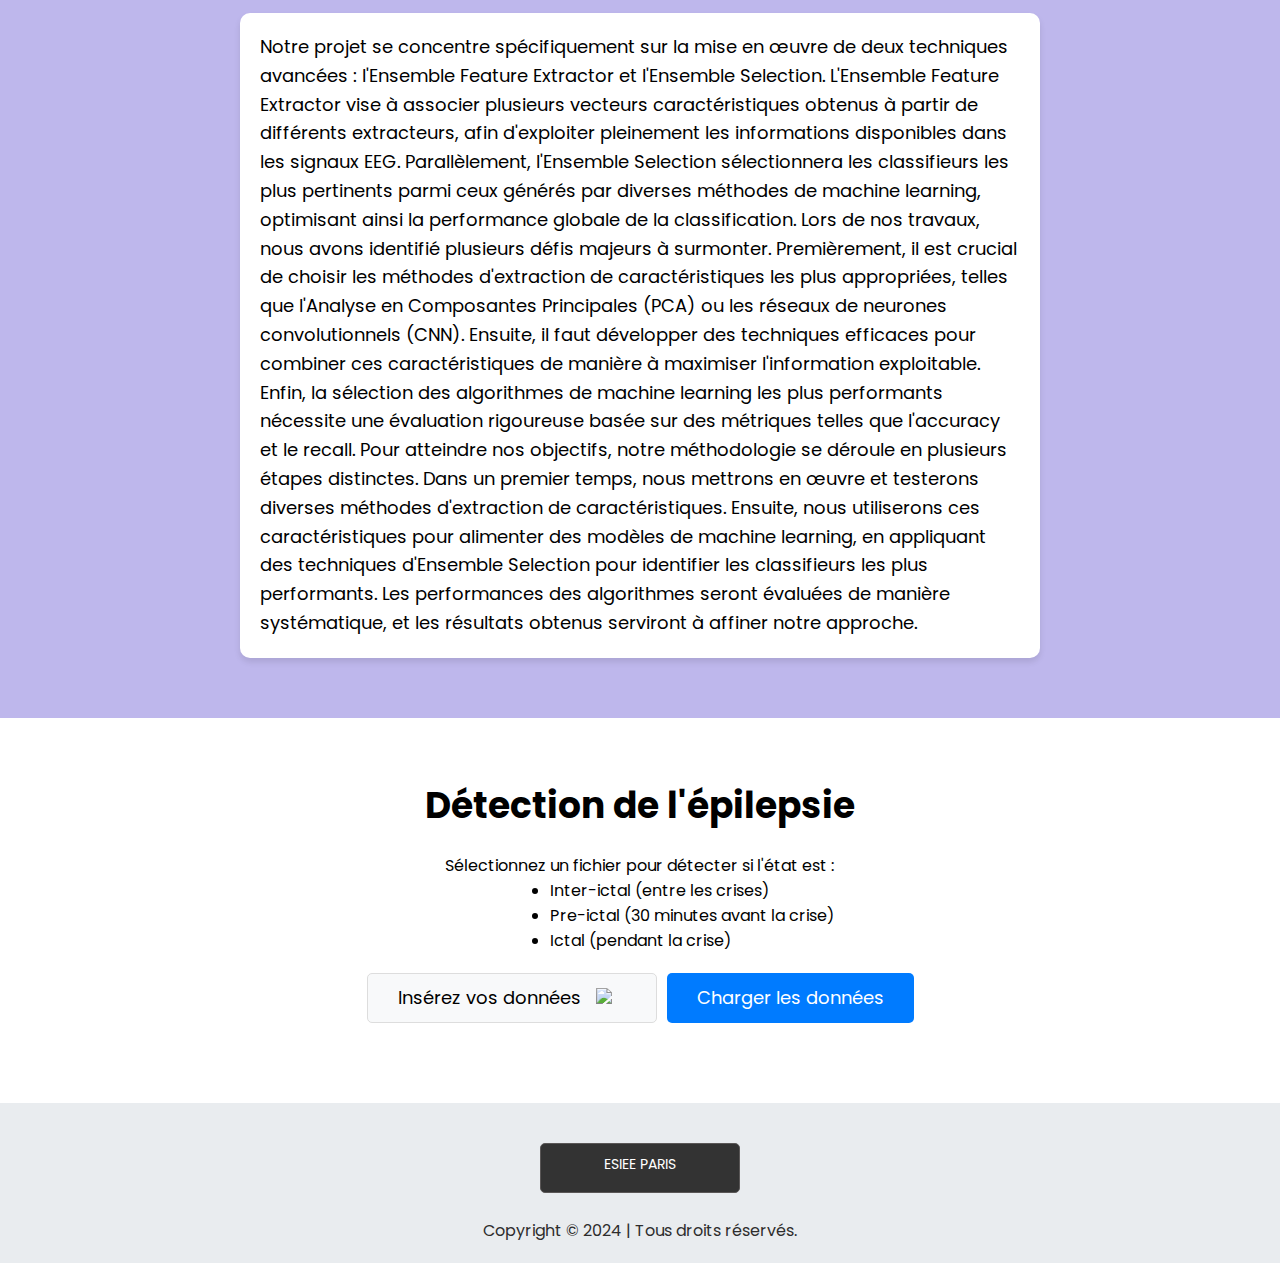
==== commit 0b7f932a: "Update feedback interface" ====
--- a/Interface/html/index.html
+++ b/Interface/html/index.html
@@ -1,108 +1,106 @@
 <!DOCTYPE html>
-<html lang="en">
+<html lang="fr">
 <head>
     <meta charset="UTF-8">
     <meta http-equiv="X-UA-Compatible" content="IE=edge">
     <meta name="viewport" content="width=device-width, initial-scale=1.0">
-    <title>Epilepsy Website</title>
+    <title>Site sur l'épilepsie</title>
     <link rel="stylesheet" href="../css/index.css">
 </head>
 <body>
     <main class="main">
-        <!-- Header Section -->
+        <!-- Section en-tête -->
         <header class="header">
-            <a href="#" class="logo">Epilepsy.</a>
+            <a href="#" class="logo">Épilepsie.</a>
             <nav class="navbar">
-                <a href="#">Home</a>
-                <a href="index.html#extraction">Feature Extraction</a>
-                <a href="index.html#selection">Ensemble Selection<a>
-                <a href="index.html#recognition">Detection</a>
+                <a href="#">Accueil</a>
+                <a href="index.html#donnees">Données</a>
+                <a href="index.html#extraction-selection">Extraction & Sélection</a>
+                <a href="index.html#recognition">Détection</a>
             </nav>
         </header>
 
-        <!-- Hero Section -->
+        <!-- Section Hero -->
         <section class="hero-section">
             <div class="hero-content">
-                <h1>Epilepsy</h1>
-                <p>Your journey to understanding epilepsy starts here.</p>
+                <h1>Épilepsie</h1>
+                <p>Votre parcours pour comprendre l'épilepsie commence ici.</p>
             </div>
         </section>
 
-        <!-- Feature Section -->
+        <!-- Section Fonctionnalités -->
         <section class="feature-section">
             <div class="feature-container">
                 <a href="epilepsy.html" class="feature">
-                    <img src="../pictures/What is epilespsy.webp" alt="What is Epilepsy?">
-                    <h2>What is Epilepsy?</h2>
-                    <p>Understanding the unique patterns in brain activity to better diagnose and treat epilepsy.</p>
+                    <img src="../pictures/What is epilespsy.webp" alt="Qu'est-ce que l'épilepsie ?">
+                    <h2>Qu'est-ce que l'épilepsie ?</h2>
+                    <p>Comprendre les motifs uniques de l'activité cérébrale pour mieux diagnostiquer et traiter l'épilepsie.</p>
                 </a>
                 <a href="symptoms.html" class="feature">
-                    <img src="../pictures/Symptoms and Treatment.webp" alt="Symptoms and Treatment">
-                    <h2>Symptoms and Treatments</h2>
-                    <p>Learn about the symptoms of epilepsy and the latest treatments available to manage this condition.</p>
+                    <img src="../pictures/Symptoms and Treatment.webp" alt="Symptômes et traitements">
+                    <h2>Symptômes et traitements</h2>
+                    <p>Découvrez les symptômes de l'épilepsie et les derniers traitements disponibles pour gérer cette condition.</p>
                 </a>
                 <div class="feature">
-                    <img src="../pictures/Get Involved.webp" alt="Get Involved">
-                    <h2>Get Involved</h2>
-                    <p>Join the fight against epilepsy by getting involved in research, advocacy, and support activities.</p>
+                    <img src="../pictures/Get Involved.webp" alt="S'impliquer">
+                    <h2>S'impliquer</h2>
+                    <p>Rejoignez la lutte contre l'épilepsie en vous impliquant dans la recherche, la défense et les activités de soutien.</p>
                 </div>
             </div>
         </section>
 
-        <!-- Extraction Section -->
-        <section id="extraction" class="extraction-section">
-            <div class="extraction-content">
-                <h2>Feature Extraction</h2>
-                <p>Explore the methods and techniques used in the extraction of meaningful data in epilepsy research. This study focuses on using Principal Component Analysis (PCA) to reduce the dimensionality of the dataset, making it easier to visualize and interpret the underlying patterns. PCA helps in identifying the principal components that capture the most variance in the data, facilitating the separation of different classes.</p>
-                <h3>Some results of Principal Component Analysis (PCA) to reduce dimensionality:</h3>
-                <div class="extraction-results">
-                    <div class="result-box">
-                        <img src="../pictures/Graphe-two class.png" alt="Class Separation">
-                        <p>Class separation using the first two principal components.</p>
-                    </div>
-                    <div class="result-box">
-                        <img src="../pictures/graphe - 1.png" alt="Explained Variance Ratio">
-                        <p>Explained variance ratio of the fitted principal component vector.</p>
-                    </div>
-                </div>
+        <!-- Section Données -->
+        <section id="donnees" class="data-section">
+            <h2>Données</h2>
+            <div class="data-content">
+                <p>
+                    Les signaux EEG utilisés dans ce travail sont dérivés de la base de données "CHB-MIT" disponible en libre accès sur "PhysioNet.org". Cette base de données contient 24 ensembles d'enregistrements EEG continus à long terme, multicanaux, acquis auprès de 22 patients, enregistrés à l'Hôpital pour enfants de Boston. Ces enregistrements ont été réalisés sur des patients pédiatriques souffrant de crises épileptiques (5 hommes, âgés de 3 à 22 ans ; 17 femmes, âgées de 1,5 à 19 ans ; et 1 sujet sans information sur l'âge et le sexe) pour évaluer leur aptitude.
+                </p>
+                <p>
+                    <strong>CHB-MIT Scalp EEG Database v1.0.0</strong><br>
+                    Enregistrements EEG de sujets pédiatriques atteints de crises incontrôlables, collectés à l'Hôpital pour enfants de Boston.
+                </p>
+                <p>Source: <a class="data-link" href="https://physionet.org/content/chbmit/1.0.0/" target="_blank">https://physionet.org/content/chbmit/1.0.0/</a></p>
             </div>
         </section>
 
-        <!-- Ensemble Selection Section -->
-        <section id="selection" class="selection-section">
-            <div class="selection-content">
-                <h2>Ensemble selection</h2>
-
+        <!-- Section Extraction & Sélection -->
+        <section id="extraction-selection" class="extraction-selection-section">
+            <div class="extraction-selection-content">
+                <h2>Extraction & Sélection</h2>
+                <p>
+                    Notre projet se concentre spécifiquement sur la mise en œuvre de deux techniques avancées : l'Ensemble Feature Extractor et l'Ensemble Selection. L'Ensemble Feature Extractor vise à associer plusieurs vecteurs caractéristiques obtenus à partir de différents extracteurs, afin d'exploiter pleinement les informations disponibles dans les signaux EEG. Parallèlement, l'Ensemble Selection sélectionnera les classifieurs les plus pertinents parmi ceux générés par diverses méthodes de machine learning, optimisant ainsi la performance globale de la classification. Lors de nos travaux, nous avons identifié plusieurs défis majeurs à surmonter. Premièrement, il est crucial de choisir les méthodes d'extraction de caractéristiques les plus appropriées, telles que l'Analyse en Composantes Principales (PCA) ou les réseaux de neurones convolutionnels (CNN). Ensuite, il faut développer des techniques efficaces pour combiner ces caractéristiques de manière à maximiser l'information exploitable. Enfin, la sélection des algorithmes de machine learning les plus performants nécessite une évaluation rigoureuse basée sur des métriques telles que l'accuracy et le recall. Pour atteindre nos objectifs, notre méthodologie se déroule en plusieurs étapes distinctes. Dans un premier temps, nous mettrons en œuvre et testerons diverses méthodes d'extraction de caractéristiques. Ensuite, nous utiliserons ces caractéristiques pour alimenter des modèles de machine learning, en appliquant des techniques d'Ensemble Selection pour identifier les classifieurs les plus performants. Les performances des algorithmes seront évaluées de manière systématique, et les résultats obtenus serviront à affiner notre approche.
+                </p>
             </div>
         </section>
 
-        <!-- Recognition Section -->
+        <!-- Section Détection -->
         <section id="recognition" class="recognition-section">
             <div class="recognition-content">
-                <h2>Recognition of Epilepsy</h2>
+                <h2>Détection de l'épilepsie</h2>
                 <div id="recognition-explanation">
-                    <p>Select a file (?) to detect if the condition is:</p>
+                    <p>Sélectionnez un fichier pour détecter si l'état est :</p>
                     <ul>
-                        <li>Inter-ictal (between seizures)</li>
-                        <li>Pre-ictal (30 minutes before the seizure)</li>
-                        <li>Ictal (during the seizure)</li>
+                        <li>Inter-ictal (entre les crises)</li>
+                        <li>Pre-ictal (30 minutes avant la crise)</li>
+                        <li>Ictal (pendant la crise)</li>
                     </ul>
                 </div>
                 
                 <span class="file-upload">
                     <label for="fileInput" class="custom-button">
-                        Insérer vos données&nbsp;&nbsp;&nbsp;      
+                        Insérez vos données&nbsp;&nbsp;&nbsp;      
                         <img src="https://img.icons8.com/?size=100&id=77787&format=png&color=000000" class="icon" alt="icon" />
                     </label>
                     <input type="file" id="fileInput" />
-                    <button class="upload-button" onclick="loadFiles()">Load Data</button>
+                    <button class="upload-button" onclick="loadFiles()">Charger les données</button>
                 </span>
 
                 <div class="file-list" id="fileList"></div>
 
                 <div class="error-message" id="errorMessage"></div>
                 <div id="uploadedResults">
-                    <h3>Uploaded File Results</h3>
+                    <h3>Résultats du fichier téléchargé</h3>
                     <div id="resultsDisplay">
                         <div class="currency-result">70</div>
                         <div class="percentage-result">
@@ -115,11 +113,11 @@
             </div>
         </section>
 
-        <!-- Footer Section -->
+        <!-- Section pied de page -->
         <footer class="footer">
             <a href="https://www.esiee.fr" class="custom-button">ESIEE PARIS</a>
             <br><br>
-            <p>Copyright © 2024 | All Rights Reserved.</p>
+            <p>Copyright © 2024 | Tous droits réservés.</p>
         </footer>
     </main>
     <script src="../js/script.js"></script>
--- a/Interface/css/index.css
+++ b/Interface/css/index.css
@@ -34,7 +34,6 @@
     list-style-type: disc;
     margin-left: 40px;
 }
-
 
 /* Header Styles */
 .header {
@@ -49,7 +48,7 @@
     align-items: center;
     box-shadow: 0 2px 4px rgba(0, 0, 0, 0.1);
     z-index: 100;
-    transition: top 0.3s ease-in-out; /* Smooth transition */
+    transition: top 0.3s ease-in-out;
 }
 
 .logo {
@@ -172,104 +171,68 @@
     box-shadow: 0 8px 16px rgba(0, 0, 0, 0.2);
 }
 
-/* Background Section Styles */
-.background-section {
+/* Data Section Styles */
+.data-section {
     padding: 60px 5%;
-    background-color: #e9ecef;
-    color: #000;
-    text-align: left;
-}
-
-
-.background-section p, .background-section ul {
-    font-size: 20px;
-    margin-bottom: 20px;
-}
-
-
-
-/* Extraction Section Styles */
-.extraction-section, .selection-section {
-    position: relative;
-    padding: 60px 5%;
-    color: #ffffff;
-    text-align: center;
-    overflow: hidden;
-}
-
-.extraction-section::before {
-    content: "";
-    position: absolute;
-    top: 0;
-    left: 0;
-    width: 100%;
-    height: 100%;
-    background: url('../pictures/Background - extraction.webp') no-repeat center center/cover;
-    filter: blur(8px); /* Adjust the blur value as needed */
-    z-index: -1;
-}
-
-.extraction-content {
+    background-color: #f8f9fa;
+    text-align: center;
+}
+
+.data-section .data-content {
     max-width: 800px;
     margin: 0 auto;
-    position: relative;
-    z-index: 1;
-}
-
-.extraction-content h2 {
+}
+
+.data-section p {
+    font-size: 18px;
+    line-height: 1.6;
+    margin-bottom: 20px;
+}
+
+.data-section .data-link {
+    color: #007bff;
+    text-decoration: none;
+    font-weight: 600;
+}
+
+.data-section .data-link:hover {
+    text-decoration: underline;
+}
+
+/* Extraction & Selection Section Styles */
+.extraction-selection-section {
+    padding: 60px 5%;
+    background-color: #beb7ec;
+    color: #000;
+    text-align: left;
+}
+
+.extraction-selection-content {
+    max-width: 800px;
+    margin: 0 auto;
+}
+
+.extraction-selection-content h2 {
     font-size: 36px;
     margin-bottom: 20px;
-}
-
-.extraction-content p {
-    font-size: 18px;
-    margin-bottom: 20px;
-}
-
-.extraction-content h3 {
-    font-size: 24px;
-    margin-bottom: 20px;
-}
-
-.extraction-results {
-    display: flex;
-    flex-wrap: wrap;
-    gap: 20px;
-    justify-content: center;
-    color: #000000;
-}
-
-.result-box {
-    flex: 1 1 calc(50% - 40px);
-    text-align: center;
-    background: #fff;
+    text-align: center; /* Add this line to center the title */
+}
+
+
+.extraction-selection-content p {
+    font-size: 18px;
+    line-height: 1.6;
+    background-color: #ffffff;
     padding: 20px;
     border-radius: 10px;
-    box-shadow: 0 2px 4px rgba(0, 0, 0, 0.1);
-    transition: transform 0.3s, box-shadow 0.3s;
-}
-
-.result-box:hover {
-    transform: translateY(-10px);
-    box-shadow: 0 8px 16px rgba(0, 0, 0, 0.2);
-}
-
-.result-box img {
-    max-width: 100%;
-    height: auto;
-    border-radius: 10px;
-}
-
-.result-box p {
-    font-size: 16px;
-    margin-top: 10px;
+    box-shadow: 0 4px 6px rgba(0, 0, 0, 0.1);
 }
 
 /* Recognition Section Styles */
 .recognition-section {
     padding: 60px 5%;
-    background-color: #ffffff; /* White background */
-    color: #000000; /* Black text */
+    background-color: #ffffff;
+    color: #000000;
     text-align: center;
 }
 
@@ -296,7 +259,7 @@
 #uploadedResults {
     display: none;
     margin-top: 20px;
-    background: #f8f9fa; /* Light background for results */
+    background: #f8f9fa;
     padding: 20px;
     border-radius: 10px;
     box-shadow: 0 4px 6px rgba(0, 0, 0, 0.1);
@@ -317,7 +280,6 @@
     color: green;
 }
 
-
 .prediction-result .error {
     color: red;
 }
@@ -341,9 +303,9 @@
     justify-content: center;
     transition: background 0.3s;
     cursor: pointer;
-    min-width: 200px; /* Ensures buttons are the same size */
-    height: 50px; /* Ensures buttons have the same height */
-    vertical-align: middle; /* Aligns buttons vertically */
+    min-width: 200px;
+    height: 50px;
+    vertical-align: middle;
 }
 
 .custom-button img {
@@ -356,7 +318,7 @@
     background: #007bff;
     color: #fff;
     border: none;
-    margin-left: 10px; /* Space between the buttons */
+    margin-left: 10px;
 }
 
 .upload-button:hover {
@@ -427,7 +389,7 @@
 /* File Input and Label Styles */
 .file-upload {
     display: flex;
-    justify-content: center; /* Center the file upload section */
+    justify-content: center;
     align-items: center;
     margin-top: 20px;
     margin-bottom: 20px;
@@ -469,15 +431,15 @@
 .footer {
     text-align: center;
     padding: 20px;
-    background-color: #e9ecef; /* Adjust this color as needed */
+    background-color: #e9ecef;
     color: #2e2d2d;
     width: 100%;
-    flex-shrink: 0; /* Ensure the footer does not shrink */
+    flex-shrink: 0;
 }
 
 .footer .custom-button {
     display: inline-block;
-    background-color: #333; /* Adjust this color as needed */
+    background-color: #333;
     color: white;
     padding: 10px 20px;
     text-align: center;
@@ -488,5 +450,5 @@
 }
 
 .footer .custom-button:hover {
-    background-color: #555; /* Adjust this color as needed */
-}
+    background-color: #555;
+}
